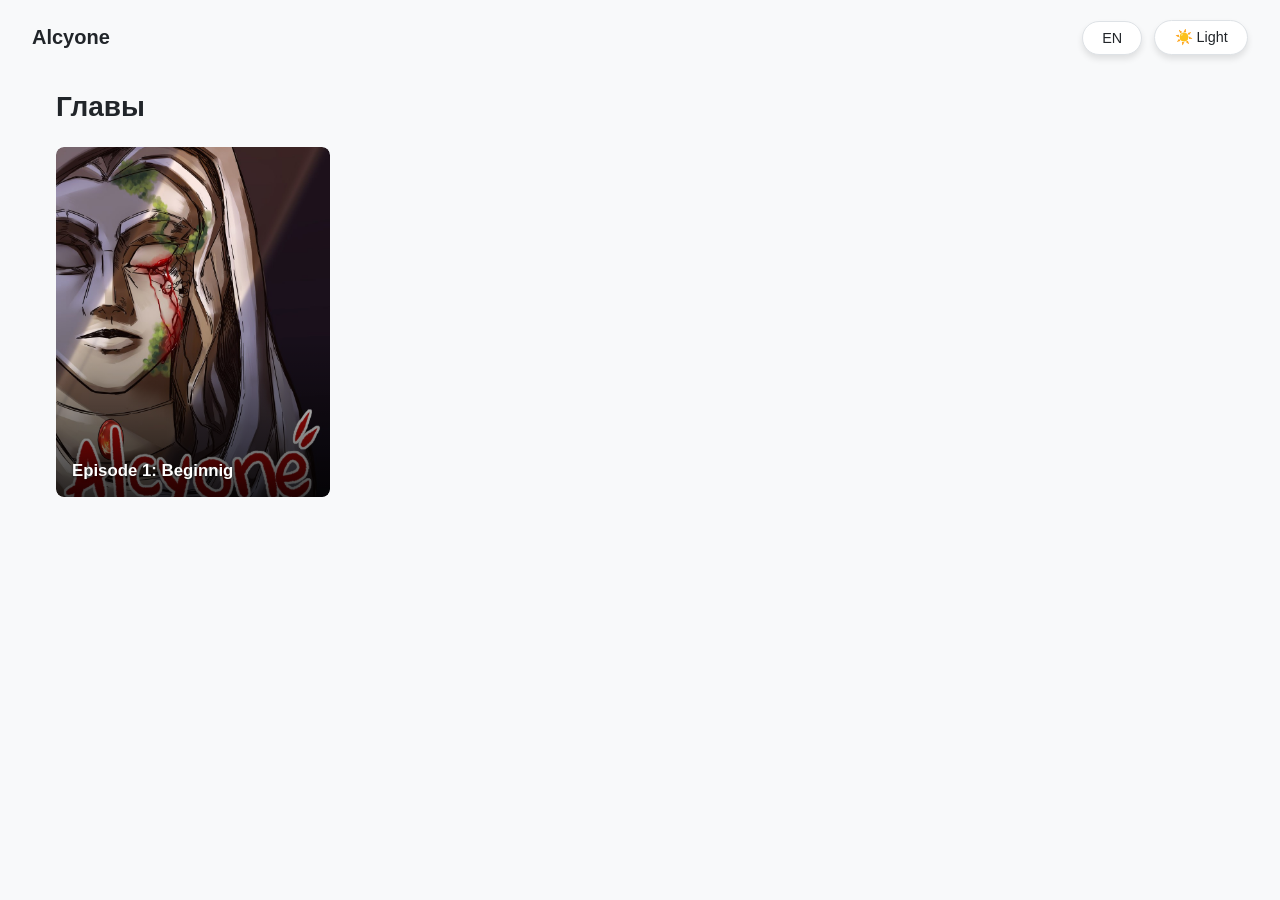
==== en/index.html @ d402ca9e "Add files via upload" ====
<!DOCTYPE html>
<html lang="ru">
<head>
    <meta charset="UTF-8">
    <meta name="viewport" content="width=device-width, initial-scale=1.0">
    <title>Comic Reader</title>
    <!-- Мгновенное применение темы до рендеринга страницы -->
    <script>
        if (localStorage.getItem('comic_theme') === 'dark') {
            document.documentElement.classList.add('dark-theme');
        }
    </script>
    <link rel="stylesheet" href="../assets/css/style.css"> <!-- или ./assets/css/style.css для корня -->
</head>
<body>
    <header class="site-header">
        <a href="index.html" class="site-title">Alcyone</a>
        <div class="header-controls">
            <button id="lang-switch" class="icon-btn">EN</button>
            <button id="theme-toggle" class="icon-btn">🌙 Темная</button>
        </div>
    </header>

    <main class="container">
        <h2 class="section-title">Главы</h2>
        <div id="chapters-grid" class="chapters-grid"></div>
    </main>

    <script>
        document.addEventListener('DOMContentLoaded', async () => {
            const res = await fetch('config.json');
            const data = await res.json();
            const grid = document.getElementById('chapters-grid');
            
            data.chapters.forEach(ch => {
    const card = document.createElement('a');
    card.href = `reader.html?ch=${ch.id}&p=1`;
    card.className = 'chapter-card';
    card.innerHTML = `
        <div class="chapter-cover-wrapper">
            <img src="${ch.cover}" alt="${ch.title}" class="chapter-cover" loading="lazy">
            <div class="chapter-info">
                <h3>${ch.title}</h3>
            </div>
        </div>
    `;
    grid.appendChild(card);
});
        });
    </script>
    <script src="../assets/js/main.js"></script>
</body>
</html>
---- assets/css/style.css ----
:root {
    --bg-color: #f8f9fa;
    --text-color: #212529;
    --card-bg: #ffffff;
    --card-border: #dee2e6;
    --primary-color: #0d6efd;
    --primary-hover: #0b5ed7;
    --header-bg: transparent;
    --header-border: none;
    --modal-bg: rgba(0, 0, 0, 0.5);
    --modal-content-bg: #ffffff;
    --shadow: 0 4px 6px rgba(0, 0, 0, 0.1);
}

html.dark-theme, body.dark-theme {
    --bg-color: #121212;
    --text-color: #e0e0e0;
    --card-bg: #1e1e1e;
    --card-border: #333333;
    --primary-color: #bb86fc;
    --primary-hover: #3700b3;
    --header-bg: transparent;
    --header-border: none;
    --modal-bg: rgba(0, 0, 0, 0.8);
    --modal-content-bg: #1e1e1e;
    --shadow: 0 4px 6px rgba(0, 0, 0, 0.5);
}

* {
    box-sizing: border-box;
    margin: 0;
    padding: 0;
    transition: background-color 0.3s ease, color 0.3s ease;
}

html {
    background-color: var(--bg-color);
    color: var(--text-color);
    min-height: 100vh;
}

body {
    font-family: -apple-system, BlinkMacSystemFont, "Segoe UI", Roboto, Helvetica, Arial, sans-serif;
    background-color: var(--bg-color);
    color: var(--text-color);
    min-height: 100vh;
    display: flex;
    flex-direction: column;
}

/* Шлюз выбора языка */
.gateway-body {
    display: flex;
    justify-content: center;
    align-items: center;
    height: 100vh;
}

.gateway-container {
    text-align: center;
    padding: 2.5rem;
    background: var(--card-bg);
    border: 1px solid var(--card-border);
    border-radius: 12px;
    box-shadow: var(--shadow);
    max-width: 400px;
    width: 90%;
}

.gateway-container h1 {
    font-size: 1.5rem;
    margin-bottom: 2rem;
}

.gateway-buttons {
    display: flex;
    gap: 1rem;
    justify-content: center;
}

.lang-btn {
    padding: 0.75rem 1.5rem;
    font-size: 1rem;
    font-weight: 600;
    border: 2px solid var(--primary-color);
    background-color: transparent;
    color: var(--primary-color);
    border-radius: 8px;
    cursor: pointer;
    transition: all 0.2s ease;
}

.lang-btn:hover {
    background-color: var(--primary-color);
    color: #fff;
}

/* Шапка сайта */
.site-header {
    display: flex;
    justify-content: space-between;
    align-items: center;
    padding: 1.25rem 2rem;
    background-color: transparent;
    border-bottom: none;
    flex-shrink: 0;
}

.site-title {
    font-size: 1.25rem;
    font-weight: 700;
    text-decoration: none;
    color: var(--text-color);
}

.header-controls {
    display: flex;
    gap: 0.75rem;
    align-items: center;
}

.icon-btn {
    background: var(--card-bg);
    border: 1px solid var(--card-border);
    padding: 0.5rem 1.2rem;
    border-radius: 50px;
    cursor: pointer;
    color: var(--text-color);
    font-size: 0.9rem;
    box-shadow: var(--shadow);
}

.icon-btn:hover {
    border-color: var(--primary-color);
    color: var(--primary-color);
}

/* Сетка глав */
.container {
    max-width: 1200px;
    margin: 0 auto;
    padding: 1rem 1rem 2rem 1rem;
    flex: 1;
    width: 100%;
}

.section-title {
    margin-bottom: 1.5rem;
    font-size: 1.75rem;
}

.chapters-grid {
    display: grid;
    grid-template-columns: repeat(auto-fill, minmax(250px, 1fr));
    gap: 1.5rem;
}

.chapter-card {
    background-color: transparent;
    border: none;
    border-radius: 8px;
    overflow: hidden;
    text-decoration: none;
    color: var(--text-color);
    box-shadow: none;
    transition: transform 0.2s ease;
    display: flex;
    flex-direction: column;
}

.chapter-card:hover {
    transform: translateY(-4px);
}

.chapter-cover-wrapper {
    position: relative;
    width: 100%;
    height: 350px;
    border-radius: 8px;
    overflow: hidden;
    box-shadow: var(--shadow);
    background-color: var(--card-border);
}

.chapter-cover {
    width: 100%;
    height: 100%;
    object-fit: cover;
    display: block;
}

.chapter-cover-wrapper::after {
    content: '';
    position: absolute;
    bottom: 0;
    left: 0;
    width: 100%;
    height: 45%;
    background: linear-gradient(to top, rgba(0, 0, 0, 0.75), transparent);
    pointer-events: none;
}

.chapter-info {
    position: absolute;
    bottom: 0;
    left: 0;
    width: 100%;
    padding: 1rem;
    z-index: 2;
}

.chapter-info h3 {
    font-size: 1.05rem;
    font-weight: 600;
    color: #ffffff;
    text-shadow: 0 1px 3px rgba(0, 0, 0, 0.6);
}

/* Экран читалки */
.reader-container {
    flex: 1;
    display: flex;
    flex-direction: column;
    justify-content: space-between;
    align-items: center;
    padding: 0.25rem 1rem 0.75rem 1rem;
    position: relative;
    user-select: none;
    height: calc(100vh - 75px);
    box-sizing: border-box;
    overflow: hidden;
}

.comic-view {
    flex: 1;
    display: flex;
    justify-content: center;
    align-items: center;
    width: 100%;
    height: 100%;
    cursor: pointer;
    overflow: hidden;
    min-height: 0;
}

/* Стили изображения в зависимости от режима */
.comic-image {
    border-radius: 4px;
    box-shadow: var(--shadow);
    transition: max-width 0.2s ease, max-height 0.2s ease, width 0.2s ease;
}

/* Режим 1: Во всю ширину */
.comic-image.mode-full {
    max-width: 100%;
    max-height: 100%;
    width: auto;
    height: auto;
    object-fit: contain;
}

/* Режим 2: Классический (по размеру экрана с отступами) */
.comic-image.mode-classic {
    max-width: 90%;
    max-height: 82vh;
    width: auto;
    height: auto;
    object-fit: contain;
}

/* Нижняя панель управления */
.reader-nav-panel {
    display: flex;
    justify-content: space-between;
    align-items: center;
    width: 100%;
    max-width: 900px;
    padding: 0.6rem 1.25rem;
    background-color: var(--card-bg);
    border: 1px solid var(--card-border);
    border-radius: 12px;
    box-shadow: var(--shadow);
    flex-shrink: 0;
    margin-top: 0.75rem;
}

.nav-btn {
    background-color: transparent;
    border: 1px solid var(--card-border);
    padding: 0.5rem 1rem;
    border-radius: 6px;
    color: var(--text-color);
    cursor: pointer;
    font-weight: 500;
}

.nav-btn:hover {
    border-color: var(--primary-color);
    color: var(--primary-color);
}

.nav-btn.hidden {
    display: none !important;
}

.progress-btn {
    background: none;
    border: none;
    font-size: 1rem;
    font-weight: 600;
    color: var(--text-color);
    cursor: pointer;
    padding: 0.5rem 1rem;
    border-radius: 6px;
}

.progress-btn:hover {
    background-color: var(--card-border);
}

/* Модальное окно быстрого перехода по страницам */
.modal {
    display: none;
    position: fixed;
    z-index: 1000;
    left: 0;
    top: 0;
    width: 100%;
    height: 100%;
    background-color: var(--modal-bg);
    justify-content: center;
    align-items: center;
}

.modal.active {
    display: flex;
}

.modal-content {
    background-color: var(--modal-content-bg);
    padding: 2rem;
    border-radius: 16px;
    max-width: 450px;
    width: 90%;
    max-height: 80vh;
    overflow-y: auto;
    box-shadow: var(--shadow);
}

.modal-header {
    display: flex;
    justify-content: space-between;
    align-items: center;
    margin-bottom: 1.5rem;
}

.close-modal {
    background: none;
    border: none;
    font-size: 1.5rem;
    cursor: pointer;
    color: var(--text-color);
}

.pages-grid {
    display: flex;
    flex-wrap: wrap;
    gap: 0.75rem;
    justify-content: center;
}

.page-jump-btn {
    width: 46px;
    height: 46px;
    border-radius: 50%;
    border: 1px solid var(--card-border);
    background-color: var(--card-bg);
    color: var(--text-color);
    cursor: pointer;
    font-weight: 600;
    display: flex;
    align-items: center;
    justify-content: center;
    padding: 0;
    font-size: 0.95rem;
    box-shadow: var(--shadow);
}

.page-jump-btn:hover, .page-jump-btn.active {
    background-color: var(--primary-color);
    color: #fff;
    border-color: var(--primary-color);
}
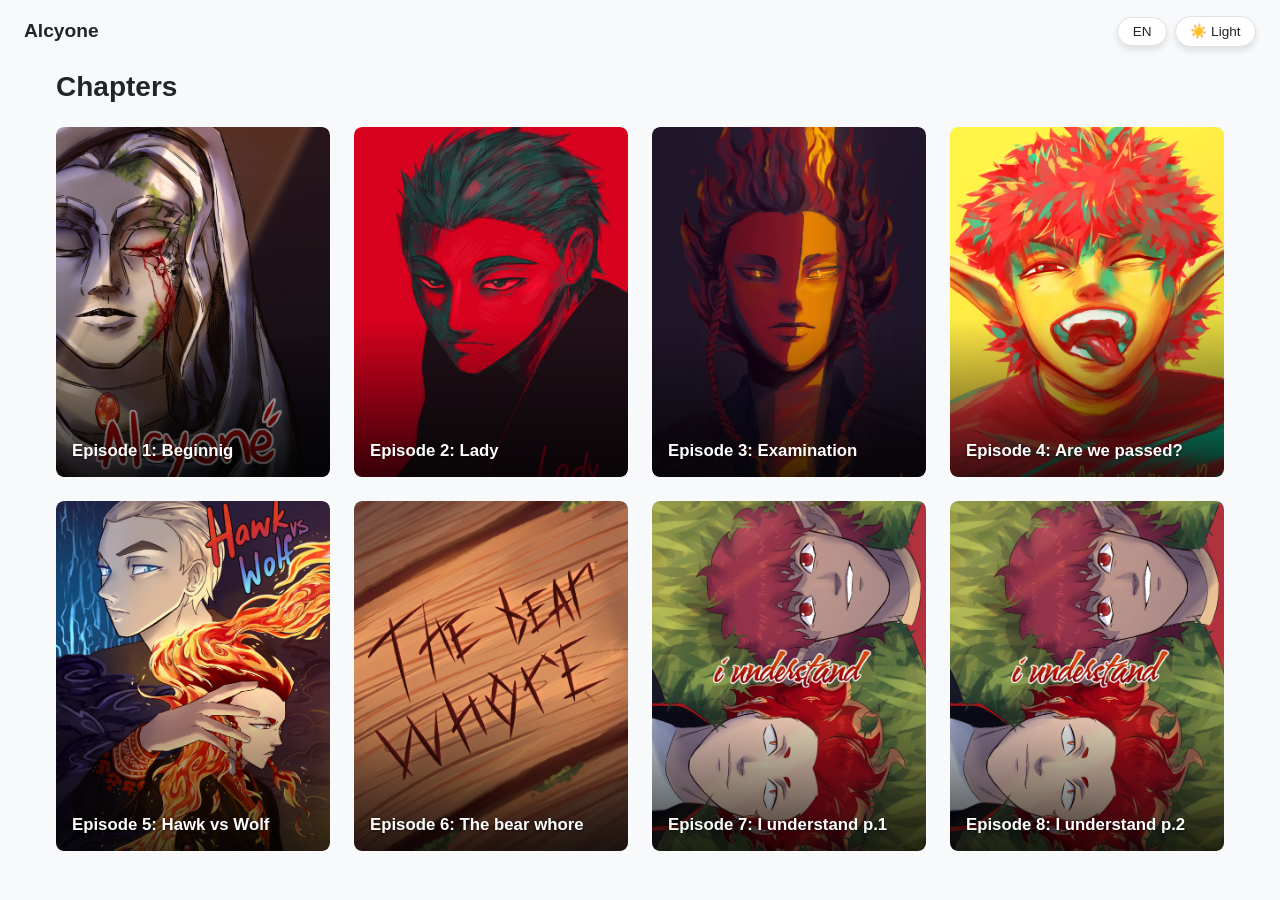
==== commit 9d6b309d: "Update" ====
--- a/en/index.html
+++ b/en/index.html
@@ -1,53 +1,74 @@
-<!DOCTYPE html>
-<html lang="ru">
-<head>
-    <meta charset="UTF-8">
-    <meta name="viewport" content="width=device-width, initial-scale=1.0">
-    <title>Comic Reader</title>
-    <!-- Мгновенное применение темы до рендеринга страницы -->
-    <script>
-        if (localStorage.getItem('comic_theme') === 'dark') {
-            document.documentElement.classList.add('dark-theme');
-        }
-    </script>
-    <link rel="stylesheet" href="../assets/css/style.css"> <!-- или ./assets/css/style.css для корня -->
-</head>
-<body>
-    <header class="site-header">
-        <a href="index.html" class="site-title">Alcyone</a>
-        <div class="header-controls">
-            <button id="lang-switch" class="icon-btn">EN</button>
-            <button id="theme-toggle" class="icon-btn">🌙 Темная</button>
-        </div>
-    </header>
-
-    <main class="container">
-        <h2 class="section-title">Главы</h2>
-        <div id="chapters-grid" class="chapters-grid"></div>
-    </main>
-
-    <script>
-        document.addEventListener('DOMContentLoaded', async () => {
-            const res = await fetch('config.json');
-            const data = await res.json();
-            const grid = document.getElementById('chapters-grid');
-            
-            data.chapters.forEach(ch => {
-    const card = document.createElement('a');
-    card.href = `reader.html?ch=${ch.id}&p=1`;
-    card.className = 'chapter-card';
-    card.innerHTML = `
-        <div class="chapter-cover-wrapper">
-            <img src="${ch.cover}" alt="${ch.title}" class="chapter-cover" loading="lazy">
-            <div class="chapter-info">
-                <h3>${ch.title}</h3>
-            </div>
-        </div>
-    `;
-    grid.appendChild(card);
-});
-        });
-    </script>
-    <script src="../assets/js/main.js"></script>
-</body>
+<!DOCTYPE html>
+<html lang="en">
+<head>
+    <meta charset="UTF-8">
+    <meta name="viewport" content="width=device-width, initial-scale=1.0">
+    <title>Alcyone</title>
+    <link rel="icon" type="image/png" sizes="512x512" href="../icon.png">
+    <link rel="apple-touch-icon" href="../icon.png">
+    <script>
+        if (localStorage.getItem('comic_theme') === 'dark') {
+            document.documentElement.classList.add('dark-theme');
+        }
+        if (window.innerWidth > 768) {
+            const savedMode = localStorage.getItem('comic_view_mode') || 'full';
+            document.documentElement.classList.add('mode-' + savedMode);
+        } else {
+            document.documentElement.classList.add('mode-full');
+        }
+    </script>
+    <link rel="stylesheet" href="../assets/css/style.css">
+
+    <!-- Yandex.Metrika counter -->
+    <script type="text/javascript">
+        (function(m,e,t,r,i,k,a){
+            m[i]=m[i]||function(){(m[i].a=m[i].a||[]).push(arguments)};
+            m[i].l=1*new Date();
+            for (var j = 0; j < document.scripts.length; j++) {if (document.scripts[j].src === r) { return; }}
+            k=e.createElement(t),a=e.getElementsByTagName(t)[0],k.async=1,k.src=r,a.parentNode.insertBefore(k,a)
+        })(window, document,'script','https://mc.yandex.ru/metrika/tag.js?id=113884728', 'ym');
+
+        ym(113884728, 'init', {ssr:true, webvisor:true, clickmap:true, ecommerce:"dataLayer", referrer: document.referrer, url: location.href, accurateTrackBounce:true, trackLinks:true});
+    </script>
+    <noscript><div><img src="https://mc.yandex.ru/watch/113884728" style="position:absolute; left:-9999px;" alt="" /></div></noscript>
+    <!-- /Yandex.Metrika counter -->
+</head>
+<body>
+    <header class="site-header">
+        <a href="index.html" class="site-title">Alcyone</a>
+        <div class="header-controls">
+            <button id="lang-switch" class="icon-btn">EN</button>
+            <button id="theme-toggle" class="icon-btn">☀️ Light</button>
+        </div>
+    </header>
+
+    <main class="container">
+        <h2 class="section-title">Chapters</h2>
+        <div id="chapters-grid" class="chapters-grid"></div>
+    </main>
+
+    <script>
+        document.addEventListener('DOMContentLoaded', async () => {
+            const res = await fetch('config.json');
+            const data = await res.json();
+            const grid = document.getElementById('chapters-grid');
+            
+            data.chapters.forEach(ch => {
+                const card = document.createElement('a');
+                card.href = `reader.html?ch=${ch.id}&p=1`;
+                card.className = 'chapter-card';
+                card.innerHTML = `
+                    <div class="chapter-cover-wrapper">
+                        <img src="${ch.cover}" alt="${ch.title}" class="chapter-cover" loading="lazy">
+                        <div class="chapter-info">
+                            <h3>${ch.title}</h3>
+                        </div>
+                    </div>
+                `;
+                grid.appendChild(card);
+            });
+        });
+    </script>
+    <script src="../assets/js/main.js"></script>
+</body>
 </html>
--- a/assets/css/style.css
+++ b/assets/css/style.css
@@ -100,14 +100,15 @@
     display: flex;
     justify-content: space-between;
     align-items: center;
-    padding: 1.25rem 2rem;
+    padding: 1rem 1.5rem;
     background-color: transparent;
     border-bottom: none;
     flex-shrink: 0;
+    width: 100%;
 }
 
 .site-title {
-    font-size: 1.25rem;
+    font-size: 1.2rem;
     font-weight: 700;
     text-decoration: none;
     color: var(--text-color);
@@ -115,18 +116,18 @@
 
 .header-controls {
     display: flex;
-    gap: 0.75rem;
+    gap: 0.5rem;
     align-items: center;
 }
 
 .icon-btn {
     background: var(--card-bg);
     border: 1px solid var(--card-border);
-    padding: 0.5rem 1.2rem;
+    padding: 0.4rem 0.9rem;
     border-radius: 50px;
     cursor: pointer;
     color: var(--text-color);
-    font-size: 0.9rem;
+    font-size: 0.85rem;
     box-shadow: var(--shadow);
 }
 
@@ -139,7 +140,7 @@
 .container {
     max-width: 1200px;
     margin: 0 auto;
-    padding: 1rem 1rem 2rem 1rem;
+    padding: 0.5rem 1rem 2rem 1rem;
     flex: 1;
     width: 100%;
 }
@@ -223,12 +224,14 @@
     flex-direction: column;
     justify-content: space-between;
     align-items: center;
-    padding: 0.25rem 1rem 0.75rem 1rem;
+    padding: 0.25rem 0.75rem 0.75rem 0.75rem;
     position: relative;
     user-select: none;
-    height: calc(100vh - 75px);
+    -webkit-user-select: none;
+    height: calc(100vh - 65px);
     box-sizing: border-box;
     overflow: hidden;
+    width: 100%;
 }
 
 .comic-view {
@@ -241,17 +244,21 @@
     cursor: pointer;
     overflow: hidden;
     min-height: 0;
-}
-
-/* Стили изображения в зависимости от режима */
+    -webkit-touch-callout: none;
+    -webkit-tap-highlight-color: transparent;
+    user-select: none;
+    -webkit-user-select: none;
+}
+
+/* Изображение комикса */
 .comic-image {
     border-radius: 4px;
     box-shadow: var(--shadow);
     transition: max-width 0.2s ease, max-height 0.2s ease, width 0.2s ease;
-}
-
-/* Режим 1: Во всю ширину */
-.comic-image.mode-full {
+    -webkit-touch-callout: none;
+    -webkit-tap-highlight-color: transparent;
+    user-select: none;
+    -webkit-user-select: none;
     max-width: 100%;
     max-height: 100%;
     width: auto;
@@ -259,13 +266,15 @@
     object-fit: contain;
 }
 
-/* Режим 2: Классический (по размеру экрана с отступами) */
-.comic-image.mode-classic {
+/* Режимы отображения на ПК по классам корневого элемента <html> */
+html.mode-classic .comic-image {
     max-width: 90%;
     max-height: 82vh;
-    width: auto;
-    height: auto;
-    object-fit: contain;
+}
+
+html.mode-full .comic-image {
+    max-width: 100%;
+    max-height: 100%;
 }
 
 /* Нижняя панель управления */
@@ -281,17 +290,18 @@
     border-radius: 12px;
     box-shadow: var(--shadow);
     flex-shrink: 0;
-    margin-top: 0.75rem;
+    margin-top: 0.5rem;
 }
 
 .nav-btn {
     background-color: transparent;
     border: 1px solid var(--card-border);
-    padding: 0.5rem 1rem;
+    padding: 0.5rem 0.8rem;
     border-radius: 6px;
     color: var(--text-color);
     cursor: pointer;
     font-weight: 500;
+    font-size: 0.9rem;
 }
 
 .nav-btn:hover {
@@ -306,11 +316,11 @@
 .progress-btn {
     background: none;
     border: none;
-    font-size: 1rem;
+    font-size: 0.95rem;
     font-weight: 600;
     color: var(--text-color);
     cursor: pointer;
-    padding: 0.5rem 1rem;
+    padding: 0.4rem 0.8rem;
     border-radius: 6px;
 }
 
@@ -338,7 +348,7 @@
 
 .modal-content {
     background-color: var(--modal-content-bg);
-    padding: 2rem;
+    padding: 1.5rem;
     border-radius: 16px;
     max-width: 450px;
     width: 90%;
@@ -351,7 +361,7 @@
     display: flex;
     justify-content: space-between;
     align-items: center;
-    margin-bottom: 1.5rem;
+    margin-bottom: 1.25rem;
 }
 
 .close-modal {
@@ -365,13 +375,13 @@
 .pages-grid {
     display: flex;
     flex-wrap: wrap;
-    gap: 0.75rem;
+    gap: 0.6rem;
     justify-content: center;
 }
 
 .page-jump-btn {
-    width: 46px;
-    height: 46px;
+    width: 42px;
+    height: 42px;
     border-radius: 50%;
     border: 1px solid var(--card-border);
     background-color: var(--card-bg);
@@ -382,7 +392,7 @@
     align-items: center;
     justify-content: center;
     padding: 0;
-    font-size: 0.95rem;
+    font-size: 0.9rem;
     box-shadow: var(--shadow);
 }
 
@@ -390,4 +400,55 @@
     background-color: var(--primary-color);
     color: #fff;
     border-color: var(--primary-color);
+}
+
+/* Мобильные медиа-запросы (смартфоны) */
+@media (max-width: 768px) {
+    #mode-toggle {
+        display: none !important;
+    }
+
+    .site-header {
+        padding: 0.75rem 0.75rem;
+    }
+
+    .header-controls {
+        gap: 0.35rem;
+    }
+
+    .icon-btn {
+        padding: 0.35rem 0.75rem;
+        font-size: 0.78rem;
+    }
+
+    .site-title {
+        font-size: 1.1rem;
+    }
+
+    .reader-container {
+        padding: 0.25rem 0.5rem 0.5rem 0.5rem;
+        height: calc(100vh - 55px);
+    }
+
+    .reader-nav-panel {
+        width: 100%;
+        max-width: 100%;
+        padding: 0.5rem 0.75rem;
+        margin-top: 0.4rem;
+    }
+
+    .nav-btn {
+        padding: 0.4rem 0.6rem;
+        font-size: 0.82rem;
+    }
+
+    .progress-btn {
+        font-size: 0.88rem;
+        padding: 0.4rem 0.5rem;
+    }
+
+    .comic-image {
+        max-width: 100% !important;
+        max-height: 100% !important;
+    }
 }
